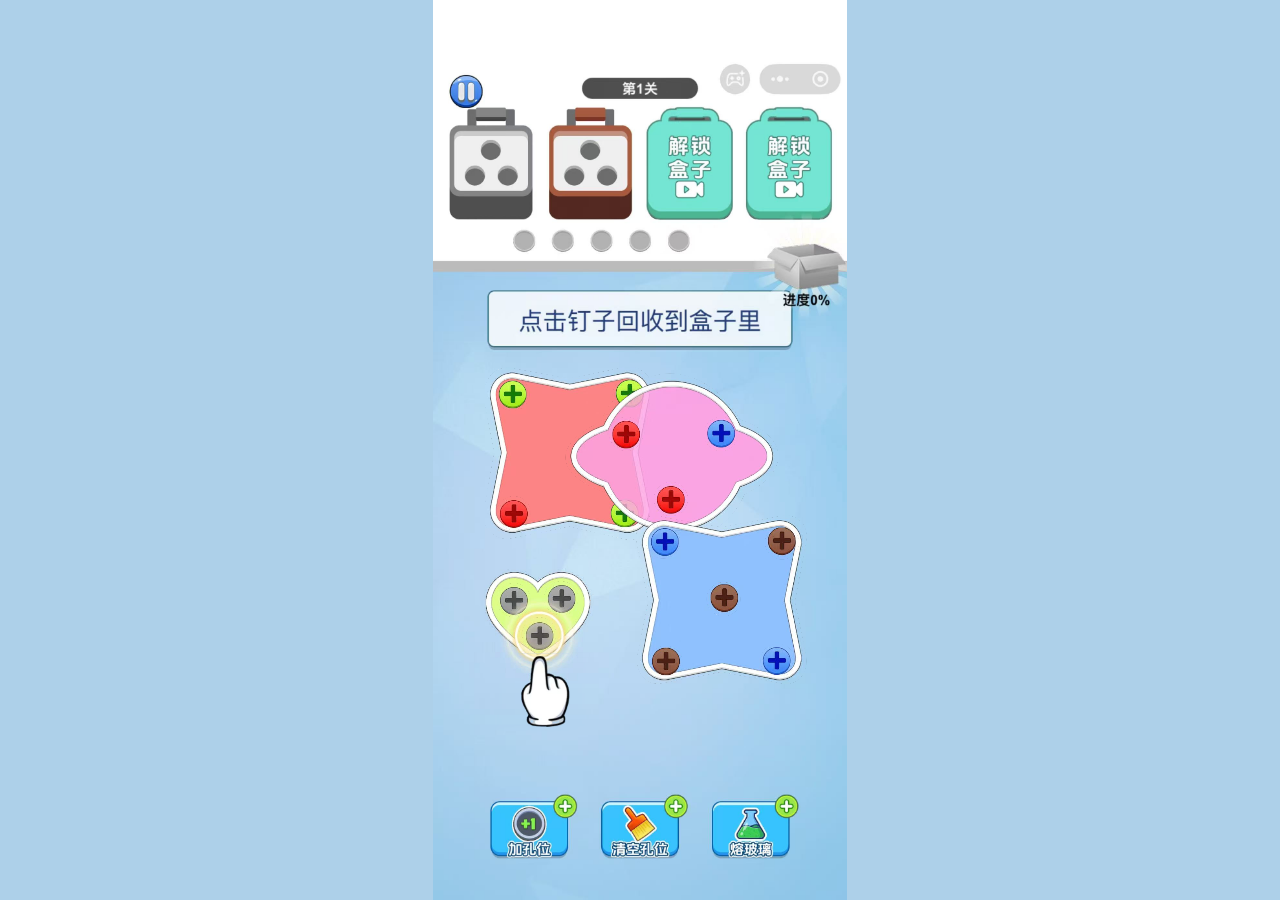
==== basic.html @ b756337e "更新参考画风并发布手机试玩版本" ====
<!doctype html><html lang="zh-CN"><meta charset="utf-8"><title>拧走小烦恼</title><script>location.replace(new URL('index.html?version=basic&rev=20261107-r5-final', location.href))</script><a href="index.html?version=basic&rev=20261107-r5-final">进入游戏</a></html>
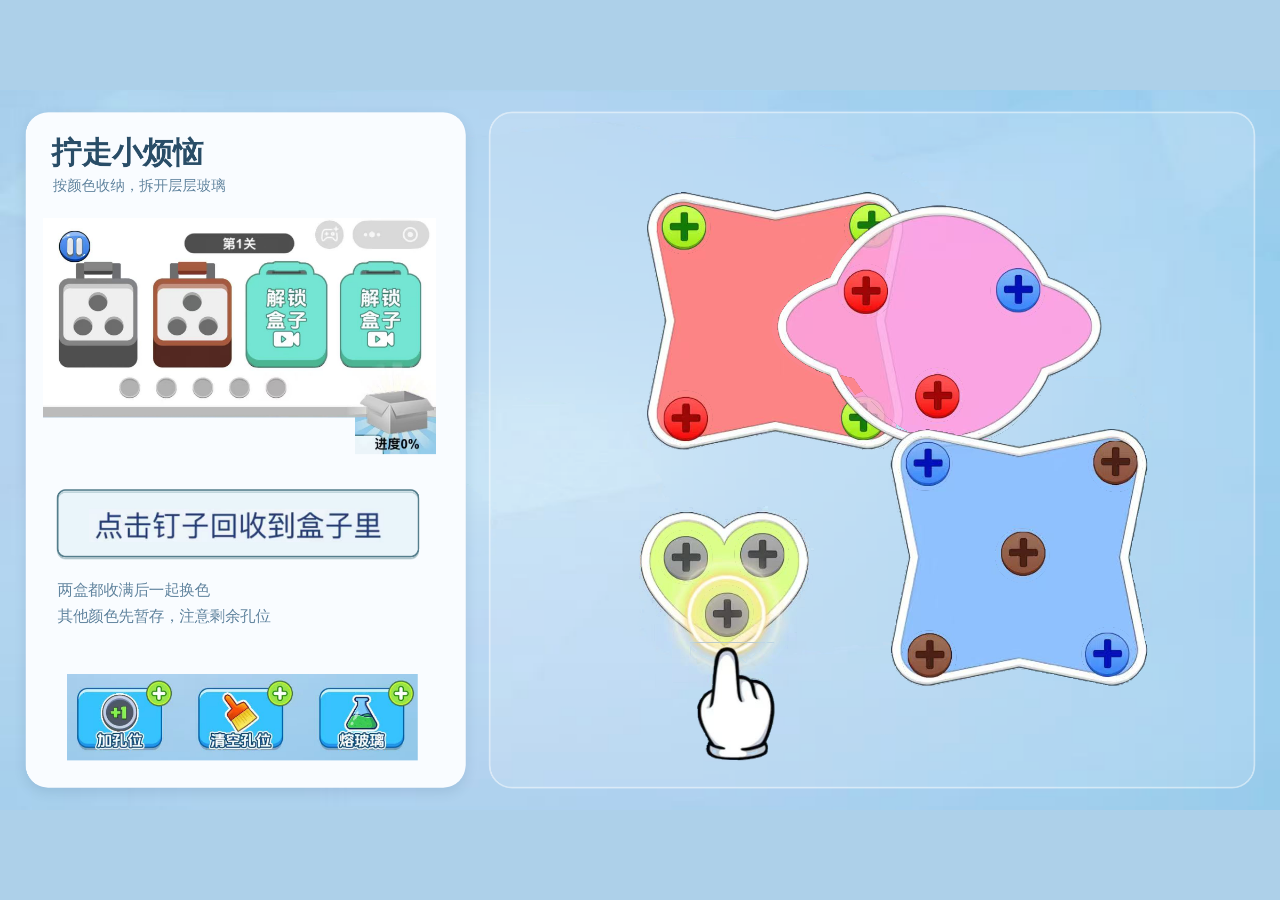
==== commit 31b73143: "适配电脑横向录屏布局并保留手机竖屏效果" ====
--- a/basic.html
+++ b/basic.html
@@ -1 +1 @@
-<!doctype html><html lang="zh-CN"><meta charset="utf-8"><title>拧走小烦恼</title><script>location.replace(new URL('index.html?version=basic&rev=20261107-r5-final', location.href))</script><a href="index.html?version=basic&rev=20261107-r5-final">进入游戏</a></html>+<!doctype html><html lang="zh-CN"><meta charset="utf-8"><title>拧走小烦恼</title><script>location.replace(new URL('index.html?version=basic&rev=20261112-desktop', location.href))</script><a href="index.html?version=basic&rev=20261112-desktop">进入游戏</a></html>
